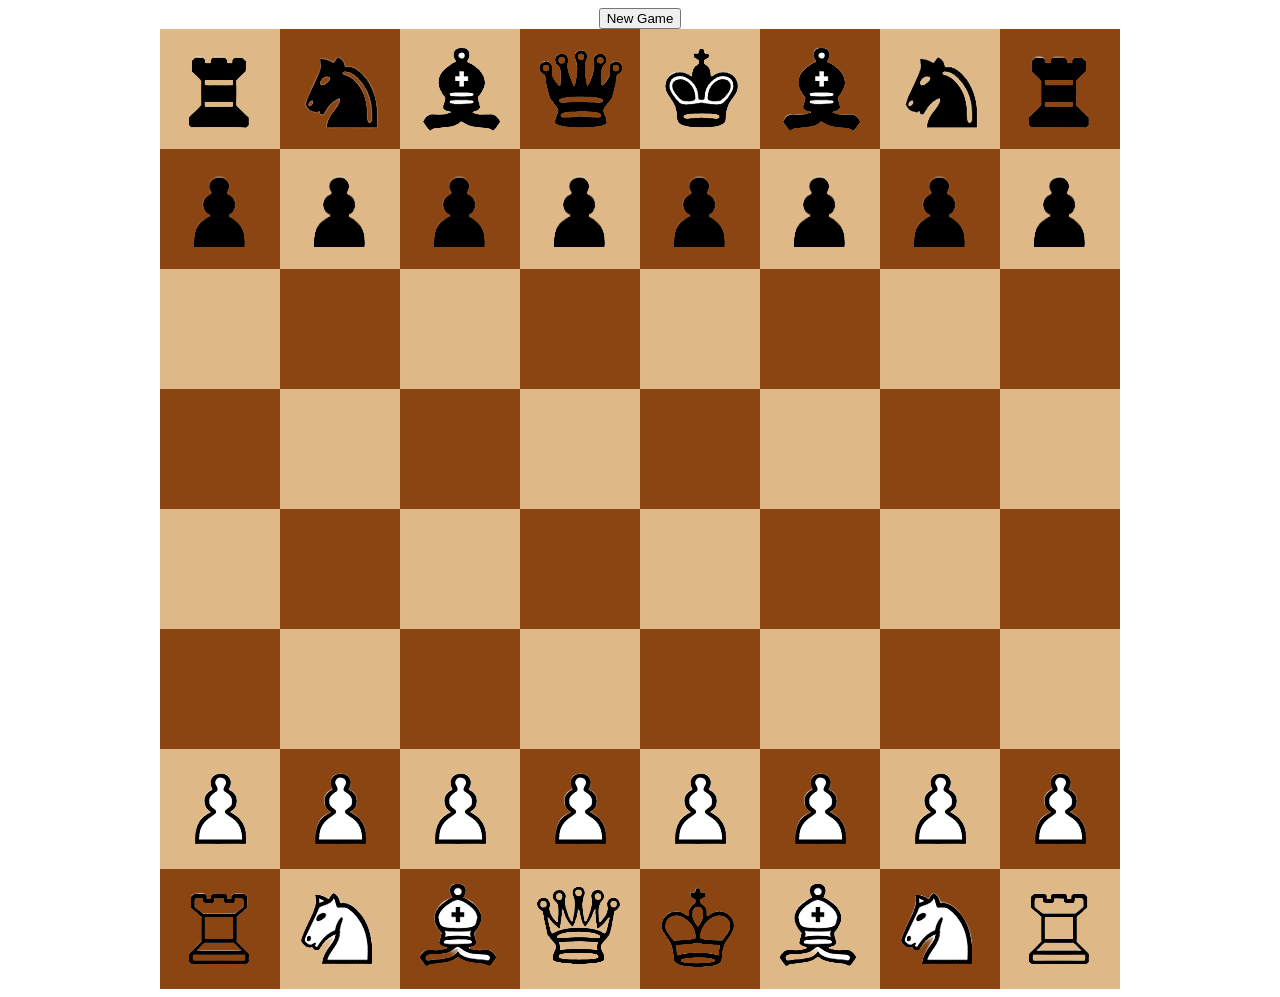
==== doc/chess.html @ b033368e "Add files via upload" ====
<!DOCTYPE html>
<html lang="en">
<head>
    <meta charset="UTF-8">
    <title>Final Project - Chess</title>
    <link rel="stylesheet" href="../css/chess.css">
    <script src="https://code.jquery.com/jquery-3.6.1.min.js"></script>
</head>
<body>
    <div class="chessBoard">
        <button id="resetBoard">New Game</button>
        <table id="chessBoard"></table>
    </div>
    <script src="../js/chess.js"></script>
</body>
</html>
---- css/chess.css ----
/*
CSS sheet for Chess Minigame
Joshua Rogers
CSCI 225 Final Project

01 color
02 layout
03 font
04 other decoration
*/

/*01 Color*/
#chessBoard {
    background-color: gray;
}
.chessPiece{
    background: transparent;
}
.chessPiece-selected{
    background-color: yellow;
}
.chessPiece-move{
    background-color: aqua;
}
.chessPiece-capture{
    background-color: red;
}
td[name="light"]{
    background-color: burlywood;
}
td[name="dark"]{
    background-color: saddlebrown;
}

/*02 layout*/
.chessBoard{
    text-align: center;
}
#chessBoard {
    border-collapse: collapse;
    border-spacing: 0px;
    padding: 0;
    margin-left: auto;
    margin-right: auto;
    width: 960px;
    height: 960px;
    table-layout: grid;
}

#chessBoard tr,
td {
    height: 120px;
    width: 120px;
    padding: 0;
    margin: 0;
}

.chessPiece , .chessPiece-selected , .chessPiece-move{
    width: 116px;
    height: 116px;
    border: 0;
    padding: 0;
    margin: 0;

}
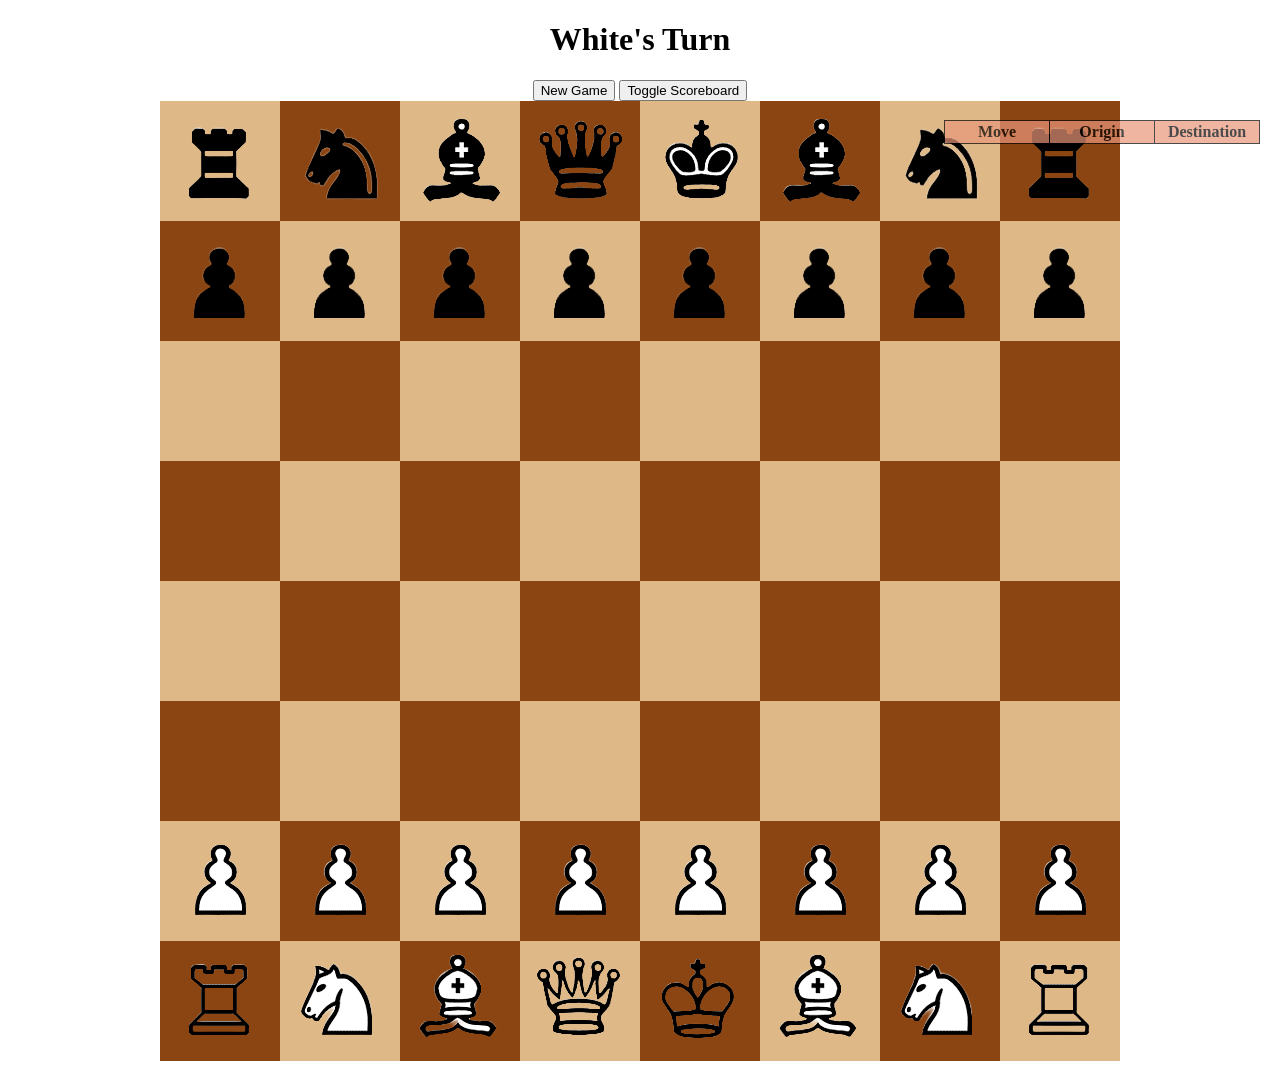
==== commit b7224f5b: "2104 08Nov22" ====
--- a/doc/chess.html
+++ b/doc/chess.html
@@ -6,11 +6,22 @@
     <link rel="stylesheet" href="../css/chess.css">
     <script src="https://code.jquery.com/jquery-3.6.1.min.js"></script>
 </head>
+
 <body>
+
     <div class="chessBoard">
+        <h1 id="turnColor">White's Turn</h1>
         <button id="resetBoard">New Game</button>
+        <button id="hideScore">Toggle Scoreboard</button>
         <table id="chessBoard"></table>
     </div>
+
+    <div class="moves">
+        <table id="moves" class="show">
+        </table>
+    </div>
+    
     <script src="../js/chess.js"></script>
+
 </body>
 </html>
--- a/css/chess.css
+++ b/css/chess.css
@@ -31,8 +31,16 @@
 td[name="dark"]{
     background-color: saddlebrown;
 }
+#moves{
+    background-color: darksalmon;
+    opacity: 70%;
+}
 
 /*02 layout*/
+
+.hide{
+    visibility: hidden;
+}
 .chessBoard{
     text-align: center;
 }
@@ -46,7 +54,6 @@
     height: 960px;
     table-layout: grid;
 }
-
 #chessBoard tr,
 td {
     height: 120px;
@@ -54,7 +61,6 @@
     padding: 0;
     margin: 0;
 }
-
 .chessPiece , .chessPiece-selected , .chessPiece-move{
     width: 116px;
     height: 116px;
@@ -62,4 +68,18 @@
     padding: 0;
     margin: 0;
 
+}
+#moves{
+    position: absolute;
+    border-collapse: collapse;
+    top: 100px;
+    right: 0;
+    margin: 20px;
+}
+#moves tr,#moves td, #moves th{
+    border: black solid 1px;
+    padding: 2px;
+    width: 100px;
+    text-align: center;
+    height: auto;
 }
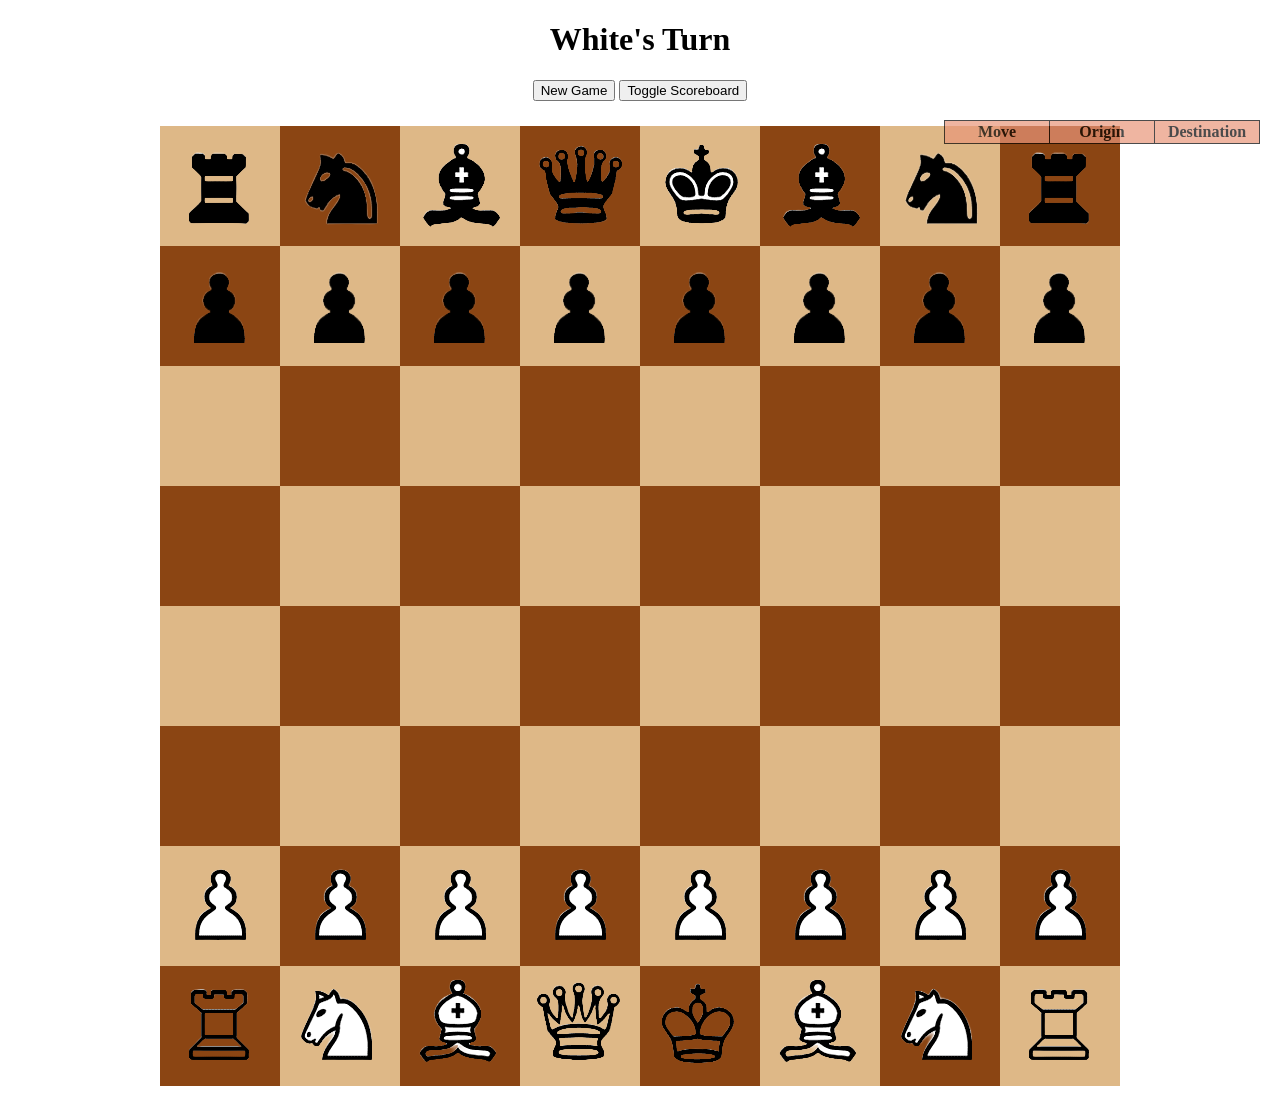
==== commit 882d990f: "2108 08NOV22" ====
--- a/doc/chess.html
+++ b/doc/chess.html
@@ -10,7 +10,7 @@
 <body>
 
     <div class="chessBoard">
-        <h1 id="turnColor">White's Turn</h1>
+        <h1 id="turnColor"></h1>
         <button id="resetBoard">New Game</button>
         <button id="hideScore">Toggle Scoreboard</button>
         <table id="chessBoard"></table>
@@ -20,7 +20,7 @@
         <table id="moves" class="show">
         </table>
     </div>
-    
+
     <script src="../js/chess.js"></script>
 
 </body>
--- a/css/chess.css
+++ b/css/chess.css
@@ -50,6 +50,7 @@
     padding: 0;
     margin-left: auto;
     margin-right: auto;
+    margin-top: 25px;
     width: 960px;
     height: 960px;
     table-layout: grid;
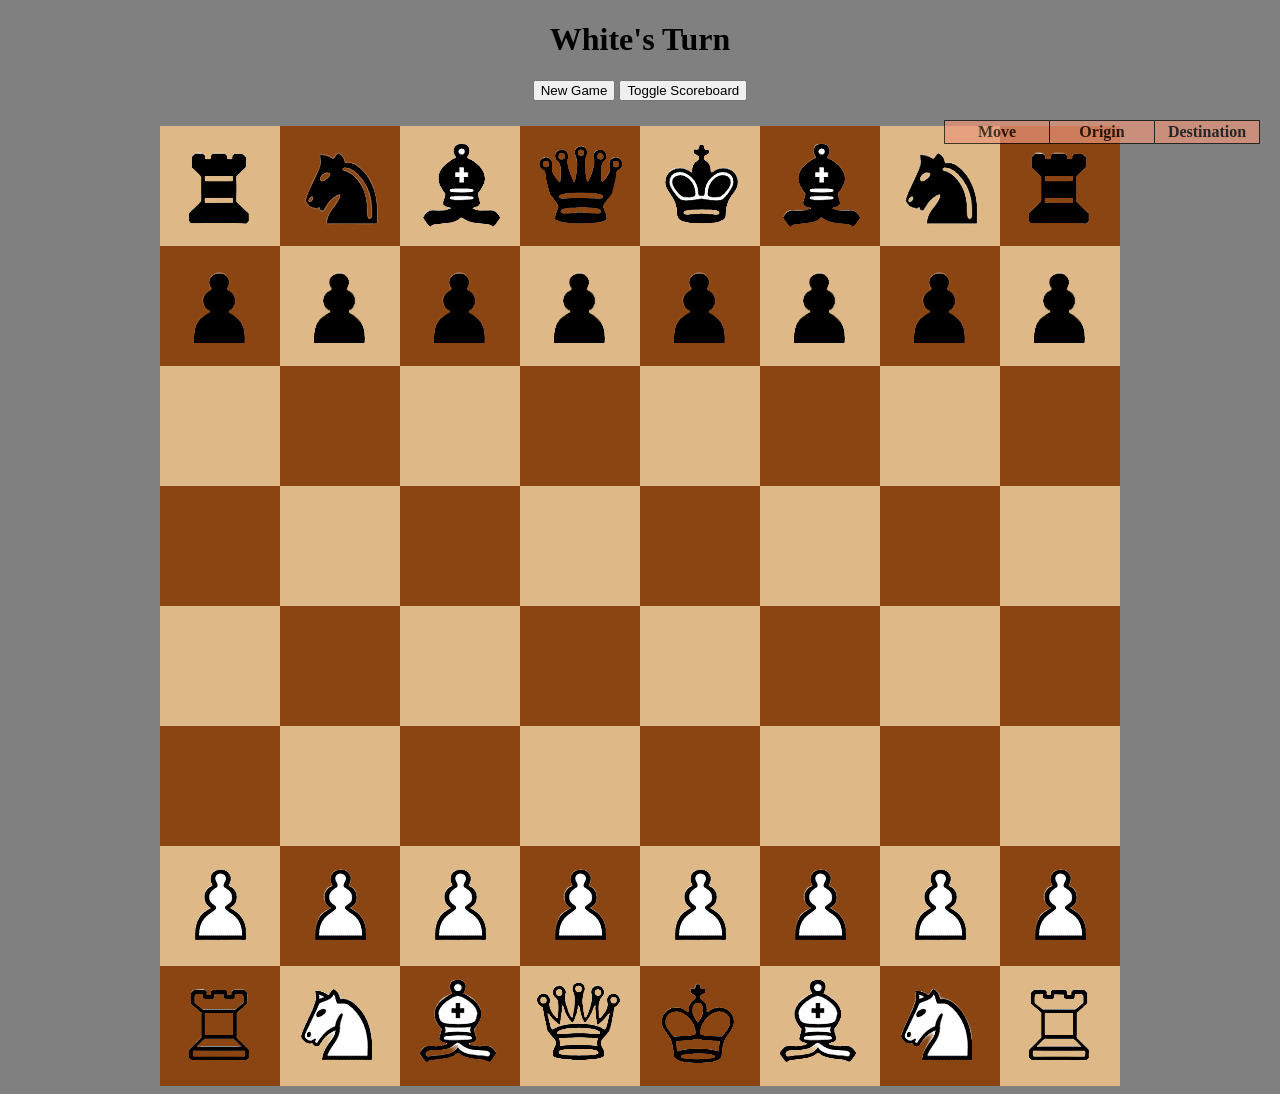
==== commit d0b6dd91: "Changed "moves" div class to "scoreboard"" ====
--- a/doc/chess.html
+++ b/doc/chess.html
@@ -16,7 +16,7 @@
         <table id="chessBoard"></table>
     </div>
 
-    <div class="moves">
+    <div class="scoreboard">
         <table id="moves" class="show">
         </table>
     </div>
--- a/css/chess.css
+++ b/css/chess.css
@@ -35,6 +35,9 @@
     background-color: darksalmon;
     opacity: 70%;
 }
+body{
+    background-color: gray;
+}
 
 /*02 layout*/
 
@@ -53,7 +56,6 @@
     margin-top: 25px;
     width: 960px;
     height: 960px;
-    table-layout: grid;
 }
 #chessBoard tr,
 td {
